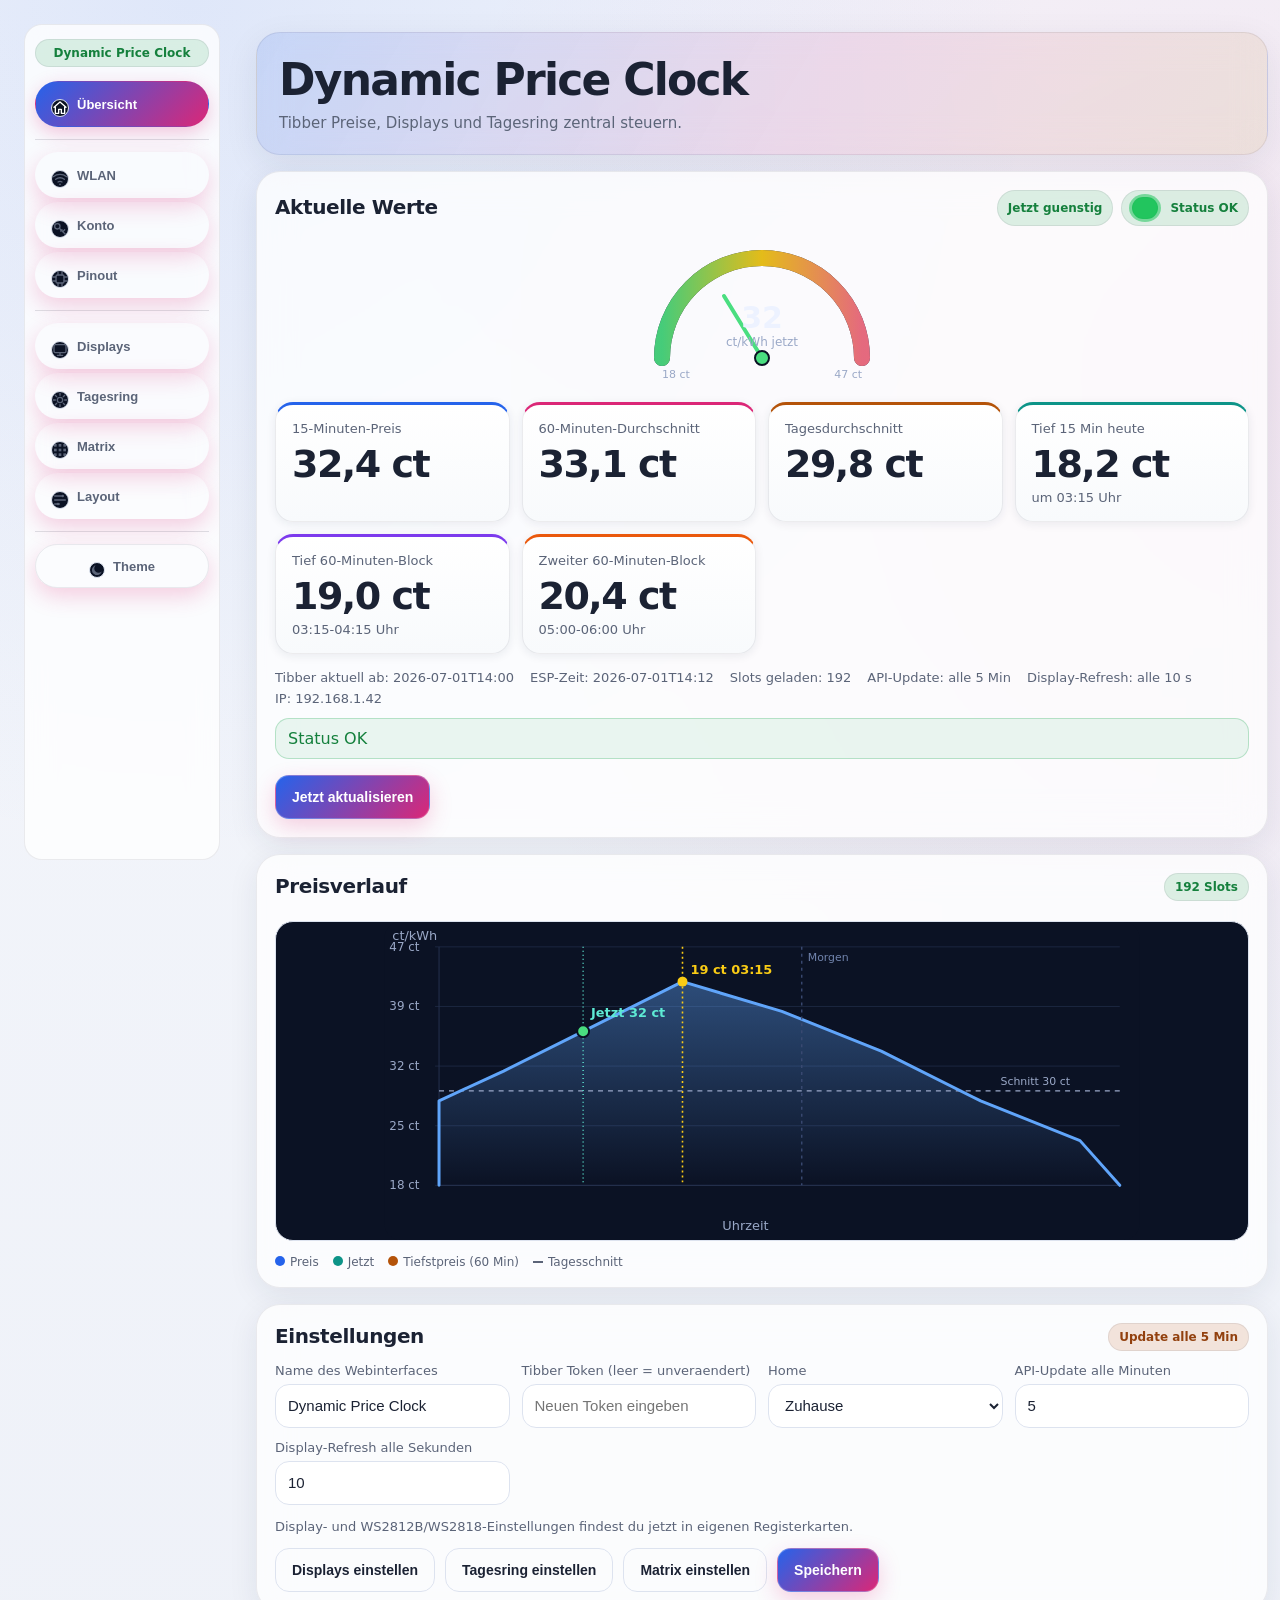
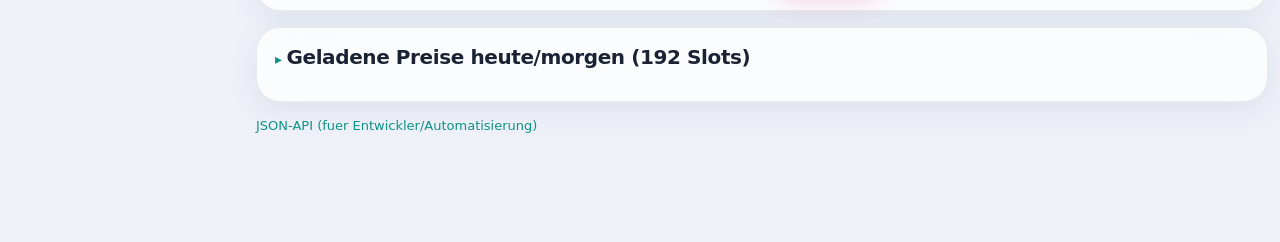
==== docs/mockup-src/index.html @ 473564cc "Add web dashboard screenshots to README Generate authentic screenshots of all 8 dashboard pages in l" ====
<!DOCTYPE html><html><head>
<meta charset='utf-8'>
<meta name='viewport' content='width=device-width, initial-scale=1'>
<title>Dynamic Price Clock - Übersicht</title>
<script>(function(){try{var qp=new URLSearchParams(location.search).get('theme');if(qp==='dark'||(!qp&&localStorage.getItem('theme')==='dark')){document.documentElement.setAttribute('data-theme','dark');}}catch(e){}})();</script>
<link rel='stylesheet' href='style.css'>
</head><body><main class='shell'>
<section class='hero'><h1>Dynamic Price Clock</h1><p>Tibber Preise, Displays und Tagesring zentral steuern.</p></section>
<nav class='nav'><span class='badge okb'>Dynamic Price Clock</span>
<a href='#'><button class='navbtn active'><svg viewBox='0 0 24 24' width='18' height='18'><path d='M3 11l9-8 9 8M5 10v10h5v-6h4v6h5V10' fill='none' stroke='currentColor' stroke-width='2' stroke-linecap='round' stroke-linejoin='round'/></svg><span>Übersicht</span></button></a>
<span class='navDivider'></span>
<a href='wifi.html'><button class='navbtn'><svg viewBox='0 0 24 24' width='18' height='18'><path d='M2 8.5a16 16 0 0 1 20 0M5.5 12.5a11 11 0 0 1 13 0M9 16.5a6 6 0 0 1 6 0' fill='none' stroke='currentColor' stroke-width='2' stroke-linecap='round'/><circle cx='12' cy='20' r='1.3' fill='currentColor'/></svg><span>WLAN</span></button></a>
<a href='account.html'><button class='navbtn'><svg viewBox='0 0 24 24' width='18' height='18'><circle cx='8' cy='8' r='4' fill='none' stroke='currentColor' stroke-width='2'/><path d='M11 11l9 9m-4-4l3-3m-6 2l2-2' fill='none' stroke='currentColor' stroke-width='2' stroke-linecap='round'/></svg><span>Konto</span></button></a>
<a href='pinout.html'><button class='navbtn'><svg viewBox='0 0 24 24' width='18' height='18'><rect x='6' y='6' width='12' height='12' rx='2' fill='none' stroke='currentColor' stroke-width='2'/><path d='M9 2v4M15 2v4M9 18v4M15 18v4M2 9h4M2 15h4M18 9h4M18 15h4' stroke='currentColor' stroke-width='2' stroke-linecap='round'/></svg><span>Pinout</span></button></a>
<span class='navDivider'></span>
<a href='displays.html'><button class='navbtn'><svg viewBox='0 0 24 24' width='18' height='18'><rect x='3' y='4' width='18' height='12' rx='2' fill='none' stroke='currentColor' stroke-width='2'/><path d='M8 20h8M12 16v4' stroke='currentColor' stroke-width='2' stroke-linecap='round'/></svg><span>Displays</span></button></a>
<a href='ledring.html'><button class='navbtn'><svg viewBox='0 0 24 24' width='18' height='18'><circle cx='12' cy='12' r='4' fill='none' stroke='currentColor' stroke-width='2'/><path d='M12 2v3M12 19v3M2 12h3M19 12h3M5 5l2 2M17 17l2 2M19 5l-2 2M7 17l-2 2' stroke='currentColor' stroke-width='2' stroke-linecap='round'/></svg><span>Tagesring</span></button></a>
<a href='matrix.html'><button class='navbtn'><svg viewBox='0 0 24 24' width='18' height='18'><rect x='3' y='3' width='4' height='4' fill='currentColor'/><rect x='10' y='3' width='4' height='4' fill='currentColor'/><rect x='17' y='3' width='4' height='4' fill='currentColor'/><rect x='3' y='10' width='4' height='4' fill='currentColor'/><rect x='10' y='10' width='4' height='4' fill='currentColor'/><rect x='17' y='10' width='4' height='4' fill='currentColor'/><rect x='3' y='17' width='4' height='4' fill='currentColor'/><rect x='10' y='17' width='4' height='4' fill='currentColor'/><rect x='17' y='17' width='4' height='4' fill='currentColor'/></svg><span>Matrix</span></button></a>
<a href='layout.html'><button class='navbtn'><svg viewBox='0 0 24 24' width='18' height='18'><path d='M4 6h10M4 12h16M4 18h7' stroke='currentColor' stroke-width='2' stroke-linecap='round'/><circle cx='16' cy='6' r='2' fill='currentColor'/><circle cx='9' cy='18' r='2' fill='currentColor'/></svg><span>Layout</span></button></a>
<span class='navDivider'></span>
<button type='button' class='themeToggle' onclick='toggleTheme()' title='Hell/Dunkel umschalten'><svg class='iconSun' viewBox='0 0 24 24'><circle cx='12' cy='12' r='5' fill='currentColor'/><path d='M12 1v2M12 21v2M4.2 4.2l1.4 1.4M18.4 18.4l1.4 1.4M1 12h2M21 12h2M4.2 19.8l1.4-1.4M18.4 5.6l1.4-1.4' stroke='currentColor' stroke-width='2' stroke-linecap='round'/></svg><svg class='iconMoon' viewBox='0 0 24 24'><path d='M20 14.5A8.5 8.5 0 1 1 9.5 4a7 7 0 0 0 10.5 10.5z' fill='currentColor'/></svg><span>Theme</span></button>
</nav>

<section class='card'><div class='panelTitle'><h2>Aktuelle Werte</h2><div style='display:flex;gap:8px;flex-wrap:wrap'><span class='badge okb'>Jetzt guenstig</span><span class='badge okb'><span class='status-dot pulse ok'></span>Status OK</span></div></div>
<div class='gaugeWrap'>
<svg viewBox='0 0 240 150' xmlns='http://www.w3.org/2000/svg' style='font-family:Inter,system-ui,sans-serif'><defs><linearGradient id='gaugeGrad' x1='20' y1='0' x2='220' y2='0' gradientUnits='userSpaceOnUse'><stop offset='0%' stop-color='#4ade80'/><stop offset='50%' stop-color='#facc15'/><stop offset='100%' stop-color='#fb7185'/></linearGradient></defs><path d='M 20 120 A 100 100 0 0 1 220 120' fill='none' stroke='#1c2740' stroke-width='16' stroke-linecap='round'/><path d='M 20 120 A 100 100 0 0 1 220 120' fill='none' stroke='url(#gaugeGrad)' stroke-width='16' stroke-linecap='round' opacity='.9'/><line x1='120' y1='120' x2='82' y2='58' stroke='#4ade80' stroke-width='4' stroke-linecap='round'/><circle cx='120' cy='120' r='7' fill='#4ade80' stroke='#0b1224' stroke-width='2'/><text x='120' y='90' fill='#edf2ff' font-size='30' font-weight='900' text-anchor='middle'>32</text><text x='120' y='108' fill='#9aa8c7' font-size='12' text-anchor='middle'>ct/kWh jetzt</text><text x='20' y='140' fill='#9aa8c7' font-size='11' text-anchor='start'>18 ct</text><text x='220' y='140' fill='#9aa8c7' font-size='11' text-anchor='end'>47 ct</text></svg>
</div>
<div class='gridCards'>
<div class='metric'><div class='label'>15-Minuten-Preis</div><div class='value'>32,4 ct</div></div>
<div class='metric'><div class='label'>60-Minuten-Durchschnitt</div><div class='value'>33,1 ct</div></div>
<div class='metric'><div class='label'>Tagesdurchschnitt</div><div class='value'>29,8 ct</div></div>
<div class='metric'><div class='label'>Tief 15 Min heute</div><div class='value'>18,2 ct</div><div class='sub'>um 03:15 Uhr</div></div>
<div class='metric'><div class='label'>Tief 60-Minuten-Block</div><div class='value'>19,0 ct</div><div class='sub'>03:15-04:15 Uhr</div></div>
<div class='metric'><div class='label'>Zweiter 60-Minuten-Block</div><div class='value'>20,4 ct</div><div class='sub'>05:00-06:00 Uhr</div></div>
</div>
<div class='small' style='display:flex;flex-wrap:wrap;gap:6px 16px;margin-top:16px'>
<span>Tibber aktuell ab: 2026-07-01T14:00</span>
<span>ESP-Zeit: 2026-07-01T14:12</span>
<span>Slots geladen: 192</span>
<span>API-Update: alle 5 Min</span>
<span>Display-Refresh: alle 10 s</span>
<span>IP: 192.168.1.42</span>
</div>
<p class='ok' style='margin-top:12px'>Status OK</p>
<div class='actions'><a href='#'><button>Jetzt aktualisieren</button></a></div>
</section>

<section class='card'><div class='panelTitle'><h2>Preisverlauf</h2><span class='badge okb'>192 Slots</span></div>
<svg viewBox='0 0 760 320' xmlns='http://www.w3.org/2000/svg' style='font-family:Inter,system-ui,sans-serif'>
<defs><linearGradient id='chartFill' x1='0' y1='0' x2='0' y2='1'><stop offset='0%' stop-color='#60a5fa' stop-opacity='.4'/><stop offset='100%' stop-color='#60a5fa' stop-opacity='0'/></linearGradient></defs>
<rect x='0' y='0' width='760' height='320' fill='#0b1224' rx='16'/>
<line x1='51' y1='265' x2='740' y2='265' stroke='#1c2740'/><text x='5' y='269' fill='#9aa8c7' font-size='12'>18 ct</text>
<line x1='51' y1='205' x2='740' y2='205' stroke='#1c2740'/><text x='5' y='209' fill='#9aa8c7' font-size='12'>25 ct</text>
<line x1='51' y1='145' x2='740' y2='145' stroke='#1c2740'/><text x='5' y='149' fill='#9aa8c7' font-size='12'>32 ct</text>
<line x1='51' y1='85' x2='740' y2='85' stroke='#1c2740'/><text x='5' y='89' fill='#9aa8c7' font-size='12'>39 ct</text>
<line x1='51' y1='25' x2='740' y2='25' stroke='#1c2740'/><text x='5' y='29' fill='#9aa8c7' font-size='12'>47 ct</text>
<line x1='55' y1='265' x2='740' y2='265' stroke='#26324f'/><line x1='55' y1='25' x2='55' y2='265' stroke='#26324f'/>
<text x='340' y='310' fill='#9aa8c7' font-size='13'>Uhrzeit</text><text x='8' y='18' fill='#9aa8c7' font-size='13'>ct/kWh</text>
<polygon points='55,265 55,180 120,150 200,110 300,60 400,90 500,130 600,180 700,220 740,265 740,265' fill='url(#chartFill)' stroke='none'/>
<line x1='55' y1='170' x2='740' y2='170' stroke='#9aa8c7' stroke-width='1.2' stroke-dasharray='5,5'/><text x='620' y='164' fill='#9aa8c7' font-size='11'>Schnitt 30 ct</text>
<polyline fill='none' stroke='#60a5fa' stroke-width='3' stroke-linecap='round' stroke-linejoin='round' points='55,265 55,180 120,150 200,110 300,60 400,90 500,130 600,180 700,220 740,265'/>
<line x1='420' y1='25' x2='420' y2='265' stroke='#3a4a72' stroke-width='1.4' stroke-dasharray='3,4'/><text x='426' y='39' fill='#7184ad' font-size='11'>Morgen</text>
<line x1='300' y1='25' x2='300' y2='265' stroke='#facc15' stroke-width='1.6' stroke-dasharray='2,3'/><circle cx='300' cy='60' r='5' fill='#facc15'/><text x='308' y='52' fill='#facc15' font-size='13' font-weight='700'>19 ct 03:15</text>
<line x1='200' y1='25' x2='200' y2='265' stroke='#5eead4' stroke-width='1.4' stroke-dasharray='1,3'/><circle cx='200' cy='110' r='6' fill='#4ade80' stroke='#0b1224' stroke-width='2'/><text x='208' y='96' fill='#5eead4' font-size='13' font-weight='700'>Jetzt 32 ct</text>
</svg>
<div style='display:flex;flex-wrap:wrap;gap:14px;margin-top:10px;font-size:12px;color:var(--muted)'>
<span><span style='display:inline-block;width:10px;height:10px;border-radius:50%;background:#2563eb;margin-right:5px'></span>Preis</span>
<span><span style='display:inline-block;width:10px;height:10px;border-radius:50%;background:#0d9488;margin-right:5px'></span>Jetzt</span>
<span><span style='display:inline-block;width:10px;height:10px;border-radius:50%;background:#b45309;margin-right:5px'></span>Tiefstpreis (60 Min)</span>
<span><span style='display:inline-block;width:10px;height:2px;background:#5b6478;margin-right:5px;vertical-align:middle'></span>Tagesschnitt</span>
</div></section>

<section id='einstellungen' class='card'><div class='panelTitle'><h2>Einstellungen</h2><span class='badge warnb'>Update alle 5 Min</span></div>
<form>
<div class='formGrid'>
<div class='field'><label>Name des Webinterfaces</label><input name='webName' maxlength='32' value='Dynamic Price Clock'></div>
<div class='field'><label>Tibber Token (leer = unveraendert)</label><input name='token' type='password' placeholder='Neuen Token eingeben'></div>
<div class='field'><label>Home</label><select name='homeId'><option value='7a1b...' selected>Zuhause</option><option value='9c3d...'>Ferienhaus</option></select></div>
<div class='field'><label>API-Update alle Minuten</label><input name='apiMinutes' type='number' min='1' max='60' value='5'></div>
<div class='field'><label>Display-Refresh alle Sekunden</label><input name='dispRefresh' type='number' min='1' max='300' value='10'></div>
</div>
<p class='small' style='margin-top:14px'>Display- und WS2812B/WS2818-Einstellungen findest du jetzt in eigenen Registerkarten.</p>
<div class='actions'>
<a href='displays.html'><button type='button' class='secondary'>Displays einstellen</button></a>
<a href='ledring.html'><button type='button' class='secondary'>Tagesring einstellen</button></a>
<a href='matrix.html'><button type='button' class='secondary'>Matrix einstellen</button></a>
<button type='submit'>Speichern</button>
</div>
</form>
</section>

<details class='card'><summary><h2 style='display:inline'>Geladene Preise heute/morgen (192 Slots)</h2></summary>
<table><tr><th>Zeit</th><th>ct/kWh</th></tr>
<tr><td>2026-07-01T00:00</td><td>24</td></tr>
<tr><td>2026-07-01T00:15</td><td>23</td></tr>
<tr><td>2026-07-01T00:30</td><td>21</td></tr>
<tr><td>2026-07-01T03:15</td><td>18</td></tr>
<tr><td>2026-07-01T05:00</td><td>20</td></tr>
<tr><td>2026-07-01T12:00</td><td>29</td></tr>
<tr><td>2026-07-01T14:00</td><td>32</td></tr>
<tr><td>2026-07-01T18:30</td><td>41</td></tr>
</table></details>

<p class='small'><a href='#'>JSON-API (fuer Entwickler/Automatisierung)</a></p>
<div id='toastHost' class='toastHost'></div>
<script src='app.js'></script>
</main></body></html>
---- docs/mockup-src/style.css ----
:root{--bg1:#f4f6fb;--bg2:#eef1f8;--radial1:rgba(37,99,235,.10);--radial2:rgba(219,39,119,.08);--panel:#ffffff;--panel2:#eef1f8;--card:#ffffff;--line:#dde3ef;--text:#1b2233;--muted:#5b6478;--accent:#0d9488;--accent2:#2563eb;--pink:#db2777;--purple:#7c3aed;--orange:#ea580c;--danger:#dc2626;--ok:#16a34a;--warn:#b45309;--radius:18px;--ease:cubic-bezier(.2,.8,.2,1);--surface:rgba(255,255,255,.75);--surface-nav:rgba(255,255,255,.78);--surface-border:rgba(15,23,42,.08);--overlay-hover:rgba(15,23,42,.055);--overlay-hover-strong:rgba(15,23,42,.2);--overlay-faint:rgba(15,23,42,.02);--overlay-row:rgba(15,23,42,.02);--metric-bg1:#ffffff;--metric-bg2:#f8fafc;--input-bg:#ffffff;--badge-bg:#eef1f8;--toggle-off:#cbd5e1;--divider:rgba(15,23,42,.12);--shadow-soft:rgba(30,41,59,.08);--shadow-hover:rgba(30,41,59,.12);--shadow-float:rgba(30,41,59,.18);--btn-muted:#475569;--accent-tint-bg:rgba(13,148,136,.1);--accent-tint-border:rgba(13,148,136,.4);--float-bg:rgba(255,255,255,.9);--float-border:rgba(15,23,42,.1);--okb-bg:rgba(22,163,74,.14);--okb-text:#15803d;--errb-bg:rgba(220,38,38,.12);--errb-text:#b91c1c;--warnb-bg:rgba(180,83,9,.14);--warnb-text:#92400e;--infob-bg:rgba(37,99,235,.12);--infob-text:#1d4ed8;--purpleb-bg:rgba(124,58,237,.12);--purpleb-text:#6d28d9;--alert-ok-bg:rgba(22,163,74,.08);--alert-ok-border:rgba(22,163,74,.25);--alert-err-bg:rgba(220,38,38,.08);--alert-err-border:rgba(220,38,38,.25);}
:root[data-theme="dark"]{--bg1:#0b1020;--bg2:#070b15;--radial1:rgba(96,165,250,.20);--radial2:rgba(244,114,182,.14);--panel:#11182b;--panel2:#172036;--card:#121a2e;--line:#26324f;--text:#edf2ff;--muted:#9aa8c7;--accent:#5eead4;--accent2:#60a5fa;--pink:#f472b6;--purple:#a78bfa;--orange:#fb923c;--danger:#fb7185;--ok:#4ade80;--warn:#facc15;--surface:rgba(18,26,46,.6);--surface-nav:rgba(11,16,32,.78);--surface-border:rgba(255,255,255,.12);--overlay-hover:rgba(255,255,255,.065);--overlay-hover-strong:rgba(255,255,255,.28);--overlay-faint:rgba(255,255,255,.025);--overlay-row:rgba(255,255,255,.025);--metric-bg1:rgba(255,255,255,.09);--metric-bg2:rgba(255,255,255,.03);--input-bg:#0b1224;--badge-bg:#1d2944;--toggle-off:#24304d;--divider:rgba(255,255,255,.12);--shadow-soft:rgba(0,0,0,.2);--shadow-hover:rgba(0,0,0,.22);--shadow-float:rgba(0,0,0,.45);--btn-muted:#24304d;--accent-tint-bg:rgba(94,234,212,.12);--accent-tint-border:rgba(94,234,212,.35);--float-bg:rgba(17,24,43,.94);--float-border:rgba(255,255,255,.16);--okb-bg:rgba(74,222,128,.14);--okb-text:#bbf7d0;--errb-bg:rgba(251,113,133,.14);--errb-text:#fecdd3;--warnb-bg:rgba(250,204,21,.14);--warnb-text:#fef3c7;--infob-bg:rgba(96,165,250,.16);--infob-text:#dbeafe;--purpleb-bg:rgba(244,114,182,.16);--purpleb-text:#fce7f3;--alert-ok-bg:rgba(74,222,128,.12);--alert-ok-border:rgba(74,222,128,.3);--alert-err-bg:rgba(251,113,133,.12);--alert-err-border:rgba(251,113,133,.3);}
*{box-sizing:border-box}
body{margin:0;font-family:Inter,system-ui,-apple-system,BlinkMacSystemFont,'Segoe UI',Arial,sans-serif;background:radial-gradient(circle at 15% 0%,var(--radial1) 0,transparent 40%),radial-gradient(circle at 100% 20%,var(--radial2) 0,transparent 45%),linear-gradient(180deg,var(--bg1),var(--bg2));color:var(--text);padding:0;-webkit-tap-highlight-color:transparent;transition:background .2s var(--ease),color .2s var(--ease)}
h1,h2,h3{line-height:1.15}
.shell{width:min(1120px,calc(100% - 24px));margin:0 auto;padding:18px 0 96px}
.hero{background:linear-gradient(120deg,rgba(37,99,235,.14),rgba(219,39,119,.10) 55%,rgba(180,131,9,.10));backdrop-filter:blur(16px);-webkit-backdrop-filter:blur(16px);border:1px solid var(--surface-border);border-radius:24px;padding:22px;margin:14px 0 16px;box-shadow:0 10px 34px var(--shadow-soft)}
.hero h1{margin:0;font-size:clamp(26px,5vw,44px);letter-spacing:-.04em}
.hero p{margin:8px 0 0;color:var(--muted);font-size:15px}
.nav{position:sticky;top:0;z-index:10;backdrop-filter:blur(14px);background:var(--surface-nav);border:1px solid var(--surface-border);border-radius:18px;padding:8px;margin:0 0 16px;display:flex;gap:8px;align-items:center;overflow-x:auto;scroll-snap-type:x proximity;-webkit-overflow-scrolling:touch;scrollbar-width:none}
.nav::-webkit-scrollbar{display:none}
.nav a{color:var(--text);text-decoration:none;flex:none;scroll-snap-align:start}
.nav .badge{flex:none;margin-right:2px}
.navDivider{width:1px;align-self:stretch;background:var(--divider);margin:6px 4px;flex:none}
.navbtn{appearance:none;display:inline-flex;align-items:center;gap:8px;border:1px solid transparent;background:transparent;color:var(--muted);padding:9px 15px;min-height:40px;border-radius:999px;font-weight:700;font-size:13px;cursor:pointer;white-space:nowrap;transition:background .15s var(--ease),color .15s var(--ease),border-color .15s var(--ease)}
.navbtn svg{flex:none;width:18px;height:18px}
.navbtn:hover{background:var(--overlay-hover);color:var(--text)}
.navbtn.active{background:linear-gradient(135deg,var(--accent2),var(--pink));color:#fff;box-shadow:0 6px 18px rgba(219,39,119,.25)}
.themeToggle{appearance:none;display:inline-flex;align-items:center;justify-content:center;gap:8px;border:1px solid var(--surface-border);background:transparent;color:var(--muted);padding:9px 15px;min-height:40px;border-radius:999px;font-weight:700;font-size:13px;cursor:pointer;white-space:nowrap;transition:background .15s var(--ease),color .15s var(--ease)}
.themeToggle:hover{background:var(--overlay-hover);color:var(--text)}
.themeToggle svg{flex:none;width:16px;height:16px}
.themeToggle .iconSun{display:none}
:root[data-theme="dark"] .themeToggle .iconSun{display:inline-flex}
:root[data-theme="dark"] .themeToggle .iconMoon{display:none}
button,.btn{appearance:none;border:1px solid rgba(255,255,255,.25);background:linear-gradient(135deg,var(--accent2),var(--pink));color:#fff;padding:11px 16px;min-height:44px;border-radius:14px;font-weight:700;font-size:14px;cursor:pointer;box-shadow:0 8px 22px rgba(219,39,119,.22);transition:transform .15s var(--ease),box-shadow .15s var(--ease),opacity .15s var(--ease),filter .15s var(--ease),background .15s var(--ease),border-color .15s var(--ease);white-space:nowrap}
button:hover{filter:brightness(1.08)}
button:active{transform:scale(.97)}
button:focus-visible,a:focus-visible,input:focus-visible,select:focus-visible,textarea:focus-visible{outline:2px solid var(--accent);outline-offset:2px}
button:disabled{opacity:.5;cursor:not-allowed;filter:none;transform:none;box-shadow:none}
button.secondary{background:transparent;border-color:var(--line);box-shadow:none;color:var(--text)}
button.secondary:hover{background:var(--overlay-hover);border-color:var(--overlay-hover-strong)}
button.danger{background:linear-gradient(135deg,#ef4444,#b91c1c);border-color:rgba(255,255,255,.25)}
.toggle{position:relative;display:inline-block;width:46px;height:26px;flex:none;cursor:pointer}
.toggle input{position:absolute;opacity:0;width:0;height:0}
.toggleSlider{position:absolute;inset:0;background:var(--toggle-off);border:1px solid var(--line);border-radius:999px;transition:background .2s var(--ease),border-color .2s var(--ease)}
.toggleSlider:before{content:'';position:absolute;left:3px;top:2px;width:18px;height:18px;background:#fff;border-radius:50%;transition:transform .2s var(--ease);box-shadow:0 2px 6px rgba(15,23,42,.25)}
.toggle input:checked+.toggleSlider{background:linear-gradient(135deg,var(--accent2),var(--pink));border-color:transparent}
.toggle input:checked+.toggleSlider:before{transform:translateX(20px)}
.toggle input:focus-visible+.toggleSlider{outline:2px solid var(--accent);outline-offset:2px}
.toggleRow{display:flex;align-items:center;justify-content:space-between;gap:10px}
.toggleRow label:first-child{color:var(--muted);font-size:13px}
.status-dot{display:inline-block;width:10px;height:10px;border-radius:50%;background-color:#ef4444;margin-right:6px;position:relative}
.status-dot.ok{background-color:#22c55e}
.status-dot.warn{background-color:#f59e0b}
.status-dot.pulse:after{content:'';position:absolute;inset:-4px;border-radius:50%;background-color:inherit;opacity:.55;animation:statusPulse 1.8s ease-out infinite}
@keyframes statusPulse{0%{transform:scale(.5);opacity:.55}100%{transform:scale(2.4);opacity:0}}
.gridCards{display:grid;grid-template-columns:repeat(auto-fit,minmax(210px,1fr));gap:12px;margin:14px 0}
.metric{background:linear-gradient(180deg,var(--metric-bg1),var(--metric-bg2));border:1px solid var(--surface-border);border-top:3px solid var(--accent2);border-radius:var(--radius);padding:16px;text-align:left;transition:border-color .2s var(--ease),transform .2s var(--ease),box-shadow .2s var(--ease);box-shadow:0 2px 10px var(--shadow-soft)}
.metric:hover{border-color:var(--accent-tint-border);transform:translateY(-2px);box-shadow:0 10px 26px var(--shadow-hover)}
.gridCards .metric:nth-child(6n+1){border-top-color:var(--accent2)}.gridCards .metric:nth-child(6n+2){border-top-color:var(--pink)}.gridCards .metric:nth-child(6n+3){border-top-color:var(--warn)}.gridCards .metric:nth-child(6n+4){border-top-color:var(--accent)}.gridCards .metric:nth-child(6n+5){border-top-color:var(--purple)}.gridCards .metric:nth-child(6n+6){border-top-color:var(--orange)}
.metric .label{color:var(--muted);font-size:13px;margin-bottom:6px}
.metric .value{font-size:clamp(24px,4vw,38px);font-weight:900;letter-spacing:-.04em}
.metric .sub{color:var(--muted);font-size:13px;margin-top:4px}
.card{background:var(--surface);backdrop-filter:blur(18px);-webkit-backdrop-filter:blur(18px);border:1px solid var(--surface-border);border-radius:24px;padding:18px;margin:16px 0;box-shadow:0 8px 30px var(--shadow-soft)}
.card h2{margin:0 0 14px;font-size:20px;letter-spacing:-.02em;text-align:left}
.twoCol{display:grid;grid-template-columns:1fr 1fr;gap:14px}
.formGrid{display:grid;grid-template-columns:repeat(auto-fit,minmax(220px,1fr));gap:12px;text-align:left}
.field label:not(.toggle){display:block;color:var(--muted);font-size:13px;margin:0 0 6px}
input,select,textarea{width:100%;min-height:44px;background:var(--input-bg);color:var(--text);border:1px solid var(--line);font-size:15px;padding:11px 12px;border-radius:14px;outline:none;transition:border-color .15s var(--ease),box-shadow .15s var(--ease)}
textarea{min-height:90px}
input:focus,select:focus,textarea:focus{border-color:var(--accent);box-shadow:0 0 0 3px var(--accent-tint-bg)}
.actions{display:flex;gap:10px;flex-wrap:wrap;margin-top:14px;justify-content:flex-start}
.small{color:var(--muted);font-size:13px}
.err{color:var(--errb-text);background:var(--alert-err-bg);border:1px solid var(--alert-err-border);padding:10px 12px;border-radius:14px}
.ok{color:var(--okb-text);background:var(--alert-ok-bg);border:1px solid var(--alert-ok-border);padding:10px 12px;border-radius:14px}
.badge{display:inline-flex;align-items:center;gap:6px;border-radius:999px;padding:6px 10px;font-size:12px;font-weight:800;border:1px solid var(--surface-border);background:var(--badge-bg);color:var(--text);transition:background .2s var(--ease),color .2s var(--ease)}
.badge.okb{background:var(--okb-bg);color:var(--okb-text)}.badge.errb{background:var(--errb-bg);color:var(--errb-text)}.badge.warnb{background:var(--warnb-bg);color:var(--warnb-text)}.badge.infob{background:var(--infob-bg);color:var(--infob-text)}.badge.purpleb{background:var(--purpleb-bg);color:var(--purpleb-text)}
table{width:100%;border-collapse:separate;border-spacing:0;margin-top:12px;font-size:13px;overflow:hidden;border:1px solid var(--line);border-radius:16px}
td,th{border-bottom:1px solid var(--line);padding:9px 10px;text-align:left}tr:last-child td{border-bottom:0}tr:nth-child(even){background:var(--overlay-row)}
svg{background:#0b1224;border:1px solid var(--line);border-radius:18px;margin-top:8px;width:100%;height:320px}
.gaugeWrap{display:flex;justify-content:center;margin:6px 0 4px}
.gaugeWrap svg{width:240px;max-width:100%;height:auto;background:transparent;border:0;margin:0}
a{color:var(--accent);text-decoration:none}
code{background:#0b1224;color:#e2e8f0;border:1px solid var(--line);border-radius:8px;padding:2px 6px;font-size:12px}
details summary{cursor:pointer;color:var(--text);list-style:none}details summary::-webkit-details-marker{display:none}details summary h2{display:inline-block!important}details summary::before{content:'▸ ';color:var(--accent);font-size:14px}details[open] summary::before{content:'▾ '}
.layoutPanel{background:var(--surface);border:1px solid var(--surface-border);border-radius:22px;padding:16px;margin:16px 0;text-align:left}
.layoutPanel h2{text-align:left;margin-top:0}
.presetGrid{display:grid;grid-template-columns:repeat(auto-fit,minmax(220px,1fr));gap:12px}.presetGrid form{margin:0}.presetGrid button{width:100%;min-height:48px}
.formSection{border:1px solid var(--line);border-radius:18px;background:var(--overlay-faint);padding:12px;margin-top:12px}
.panelTitle{display:flex;align-items:center;justify-content:space-between;gap:10px;margin-bottom:12px}.panelTitle h2{margin:0}
.btnMuted{background:var(--btn-muted)!important}.btnSuccess{background:linear-gradient(135deg,#22c55e,#16a34a)!important}
.dangerZone{border-color:rgba(220,38,38,.3);background:rgba(220,38,38,.05)}
.toastHost{position:fixed;left:50%;bottom:max(18px,env(safe-area-inset-bottom));transform:translateX(-50%);z-index:99999;display:flex;flex-direction:column-reverse;gap:8px;align-items:center;pointer-events:none;width:min(420px,92vw)}
.toast{pointer-events:auto;width:100%;padding:12px 16px;border-radius:14px;font-size:14px;font-weight:700;text-align:center;box-shadow:0 14px 34px rgba(15,23,42,.28);border:1px solid rgba(255,255,255,.14);opacity:0;transform:translateY(12px) scale(.97);transition:opacity .22s var(--ease),transform .22s var(--ease)}
.toast.show{opacity:1;transform:translateY(0) scale(1)}
.toast.ok{background:rgba(22,163,74,.96);color:#eafff1}
.toast.err{background:rgba(225,29,72,.96);color:#fff1f2}
.toast.info{background:rgba(37,99,235,.96);color:#eef4ff}
@keyframes fadeInUp{from{opacity:0;transform:translateY(12px)}to{opacity:1;transform:translateY(0)}}
.hero{animation:fadeInUp .5s var(--ease) both}
.card,.layoutPanel{animation:fadeInUp .5s var(--ease) both;animation-delay:.05s}
@media(prefers-reduced-motion:reduce){.hero,.card,.layoutPanel{animation:none}}
@media(hover:none){button:hover{filter:none}.metric:hover{border-color:var(--surface-border)}.navbtn:hover{background:transparent;color:var(--muted)}button.secondary:hover{background:transparent;border-color:var(--line)}}
@media(max-width:760px){.twoCol{grid-template-columns:1fr}.shell{width:min(100% - 16px,1120px)}.hero{padding:18px}.card{padding:14px}.nav{justify-content:flex-start}}
@media(min-width:901px){body{padding-left:244px}.nav{position:fixed;left:24px;top:24px;bottom:24px;width:196px;flex-direction:column;align-items:stretch;overflow-y:auto;overflow-x:hidden;padding:14px 10px;gap:4px}.nav .badge{margin:0 0 10px;justify-content:center}.navDivider{width:100%;height:1px;align-self:auto;margin:8px 0}.navbtn{width:100%;justify-content:flex-start}}
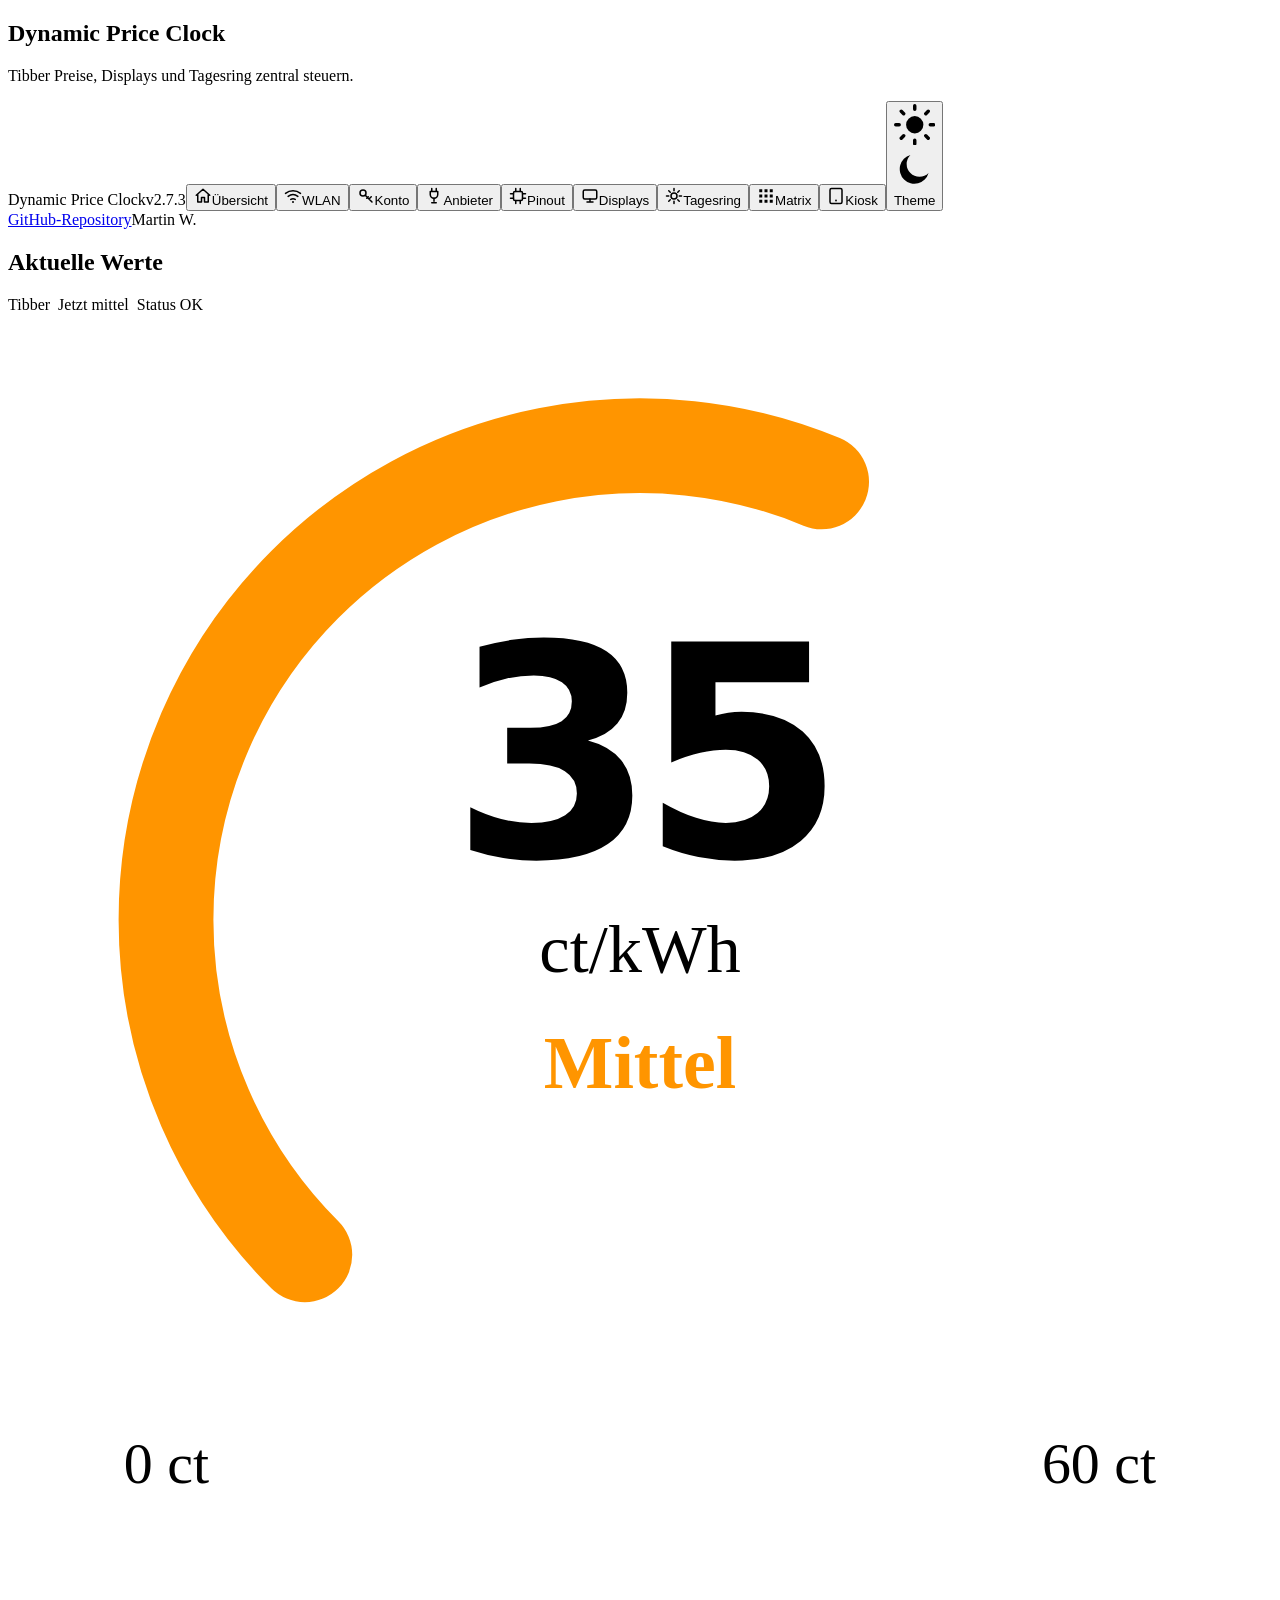
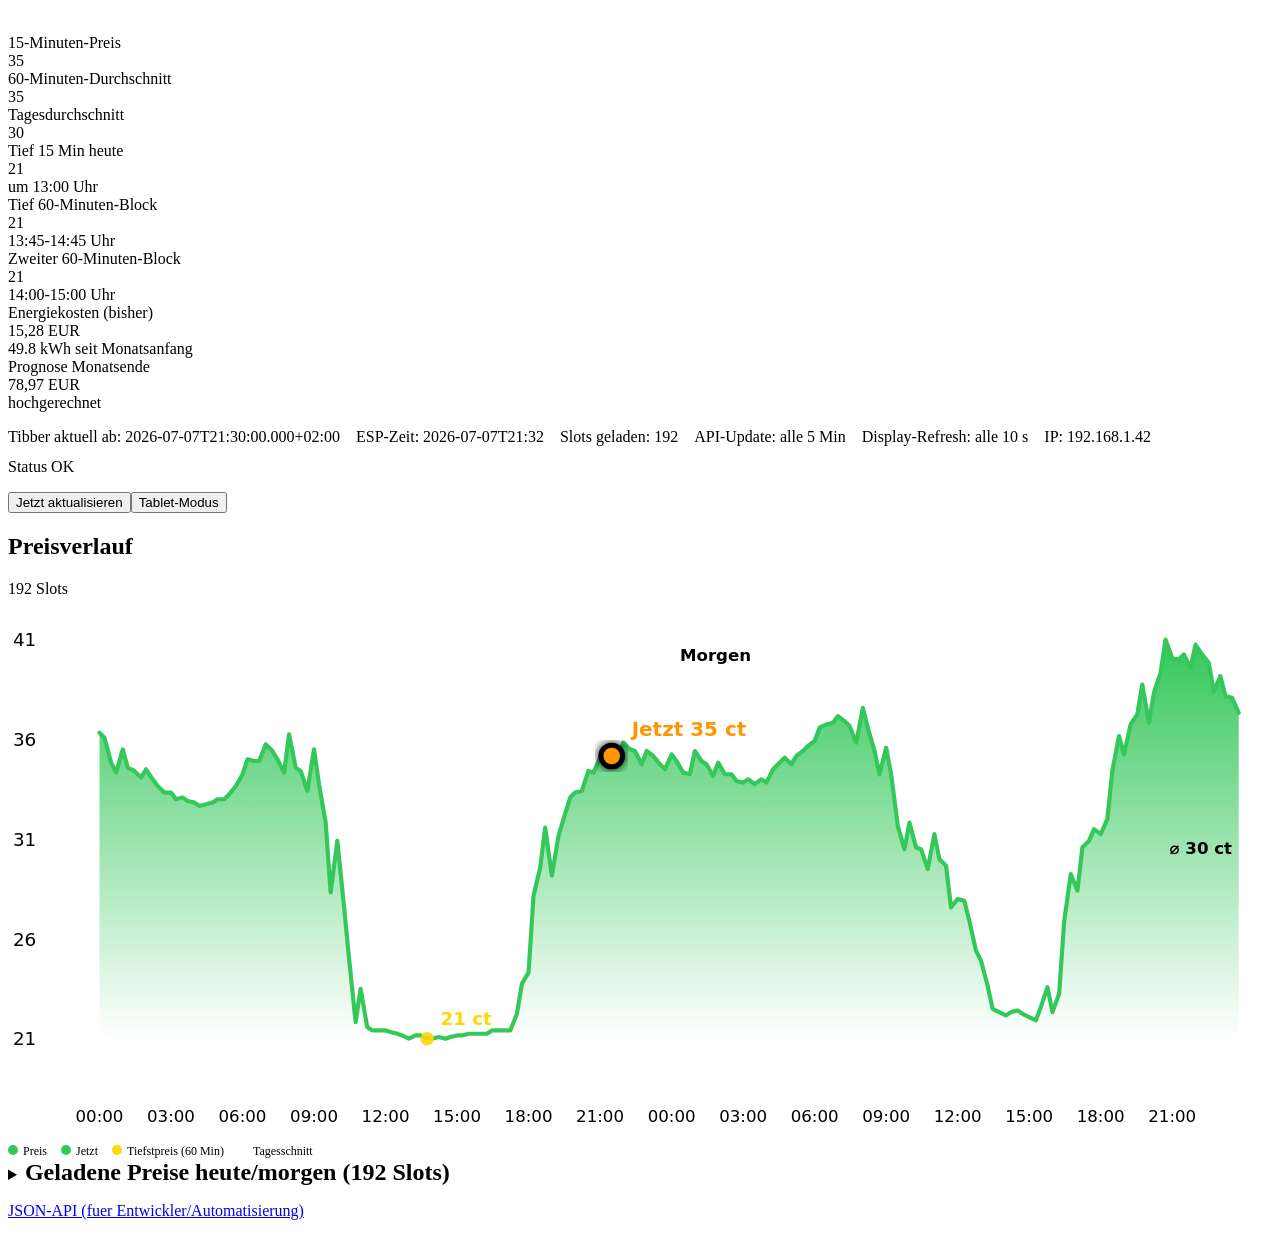
==== commit 595b2a8b: "Regenerate all README screenshots via sanitized mockup pipeline Refreshes docs/screenshots/* from th" ====
--- a/docs/mockup-src/index.html
+++ b/docs/mockup-src/index.html
@@ -1,107 +1,9 @@
-<!DOCTYPE html><html><head>
-<meta charset='utf-8'>
-<meta name='viewport' content='width=device-width, initial-scale=1'>
-<title>Dynamic Price Clock - Übersicht</title>
-<script>(function(){try{var qp=new URLSearchParams(location.search).get('theme');if(qp==='dark'||(!qp&&localStorage.getItem('theme')==='dark')){document.documentElement.setAttribute('data-theme','dark');}}catch(e){}})();</script>
-<link rel='stylesheet' href='style.css'>
-</head><body><main class='shell'>
-<section class='hero'><h1>Dynamic Price Clock</h1><p>Tibber Preise, Displays und Tagesring zentral steuern.</p></section>
-<nav class='nav'><span class='badge okb'>Dynamic Price Clock</span>
-<a href='#'><button class='navbtn active'><svg viewBox='0 0 24 24' width='18' height='18'><path d='M3 11l9-8 9 8M5 10v10h5v-6h4v6h5V10' fill='none' stroke='currentColor' stroke-width='2' stroke-linecap='round' stroke-linejoin='round'/></svg><span>Übersicht</span></button></a>
-<span class='navDivider'></span>
-<a href='wifi.html'><button class='navbtn'><svg viewBox='0 0 24 24' width='18' height='18'><path d='M2 8.5a16 16 0 0 1 20 0M5.5 12.5a11 11 0 0 1 13 0M9 16.5a6 6 0 0 1 6 0' fill='none' stroke='currentColor' stroke-width='2' stroke-linecap='round'/><circle cx='12' cy='20' r='1.3' fill='currentColor'/></svg><span>WLAN</span></button></a>
-<a href='account.html'><button class='navbtn'><svg viewBox='0 0 24 24' width='18' height='18'><circle cx='8' cy='8' r='4' fill='none' stroke='currentColor' stroke-width='2'/><path d='M11 11l9 9m-4-4l3-3m-6 2l2-2' fill='none' stroke='currentColor' stroke-width='2' stroke-linecap='round'/></svg><span>Konto</span></button></a>
-<a href='pinout.html'><button class='navbtn'><svg viewBox='0 0 24 24' width='18' height='18'><rect x='6' y='6' width='12' height='12' rx='2' fill='none' stroke='currentColor' stroke-width='2'/><path d='M9 2v4M15 2v4M9 18v4M15 18v4M2 9h4M2 15h4M18 9h4M18 15h4' stroke='currentColor' stroke-width='2' stroke-linecap='round'/></svg><span>Pinout</span></button></a>
-<span class='navDivider'></span>
-<a href='displays.html'><button class='navbtn'><svg viewBox='0 0 24 24' width='18' height='18'><rect x='3' y='4' width='18' height='12' rx='2' fill='none' stroke='currentColor' stroke-width='2'/><path d='M8 20h8M12 16v4' stroke='currentColor' stroke-width='2' stroke-linecap='round'/></svg><span>Displays</span></button></a>
-<a href='ledring.html'><button class='navbtn'><svg viewBox='0 0 24 24' width='18' height='18'><circle cx='12' cy='12' r='4' fill='none' stroke='currentColor' stroke-width='2'/><path d='M12 2v3M12 19v3M2 12h3M19 12h3M5 5l2 2M17 17l2 2M19 5l-2 2M7 17l-2 2' stroke='currentColor' stroke-width='2' stroke-linecap='round'/></svg><span>Tagesring</span></button></a>
-<a href='matrix.html'><button class='navbtn'><svg viewBox='0 0 24 24' width='18' height='18'><rect x='3' y='3' width='4' height='4' fill='currentColor'/><rect x='10' y='3' width='4' height='4' fill='currentColor'/><rect x='17' y='3' width='4' height='4' fill='currentColor'/><rect x='3' y='10' width='4' height='4' fill='currentColor'/><rect x='10' y='10' width='4' height='4' fill='currentColor'/><rect x='17' y='10' width='4' height='4' fill='currentColor'/><rect x='3' y='17' width='4' height='4' fill='currentColor'/><rect x='10' y='17' width='4' height='4' fill='currentColor'/><rect x='17' y='17' width='4' height='4' fill='currentColor'/></svg><span>Matrix</span></button></a>
-<a href='layout.html'><button class='navbtn'><svg viewBox='0 0 24 24' width='18' height='18'><path d='M4 6h10M4 12h16M4 18h7' stroke='currentColor' stroke-width='2' stroke-linecap='round'/><circle cx='16' cy='6' r='2' fill='currentColor'/><circle cx='9' cy='18' r='2' fill='currentColor'/></svg><span>Layout</span></button></a>
-<span class='navDivider'></span>
-<button type='button' class='themeToggle' onclick='toggleTheme()' title='Hell/Dunkel umschalten'><svg class='iconSun' viewBox='0 0 24 24'><circle cx='12' cy='12' r='5' fill='currentColor'/><path d='M12 1v2M12 21v2M4.2 4.2l1.4 1.4M18.4 18.4l1.4 1.4M1 12h2M21 12h2M4.2 19.8l1.4-1.4M18.4 5.6l1.4-1.4' stroke='currentColor' stroke-width='2' stroke-linecap='round'/></svg><svg class='iconMoon' viewBox='0 0 24 24'><path d='M20 14.5A8.5 8.5 0 1 1 9.5 4a7 7 0 0 0 10.5 10.5z' fill='currentColor'/></svg><span>Theme</span></button>
-</nav>
-
-<section class='card'><div class='panelTitle'><h2>Aktuelle Werte</h2><div style='display:flex;gap:8px;flex-wrap:wrap'><span class='badge okb'>Jetzt guenstig</span><span class='badge okb'><span class='status-dot pulse ok'></span>Status OK</span></div></div>
-<div class='gaugeWrap'>
-<svg viewBox='0 0 240 150' xmlns='http://www.w3.org/2000/svg' style='font-family:Inter,system-ui,sans-serif'><defs><linearGradient id='gaugeGrad' x1='20' y1='0' x2='220' y2='0' gradientUnits='userSpaceOnUse'><stop offset='0%' stop-color='#4ade80'/><stop offset='50%' stop-color='#facc15'/><stop offset='100%' stop-color='#fb7185'/></linearGradient></defs><path d='M 20 120 A 100 100 0 0 1 220 120' fill='none' stroke='#1c2740' stroke-width='16' stroke-linecap='round'/><path d='M 20 120 A 100 100 0 0 1 220 120' fill='none' stroke='url(#gaugeGrad)' stroke-width='16' stroke-linecap='round' opacity='.9'/><line x1='120' y1='120' x2='82' y2='58' stroke='#4ade80' stroke-width='4' stroke-linecap='round'/><circle cx='120' cy='120' r='7' fill='#4ade80' stroke='#0b1224' stroke-width='2'/><text x='120' y='90' fill='#edf2ff' font-size='30' font-weight='900' text-anchor='middle'>32</text><text x='120' y='108' fill='#9aa8c7' font-size='12' text-anchor='middle'>ct/kWh jetzt</text><text x='20' y='140' fill='#9aa8c7' font-size='11' text-anchor='start'>18 ct</text><text x='220' y='140' fill='#9aa8c7' font-size='11' text-anchor='end'>47 ct</text></svg>
-</div>
-<div class='gridCards'>
-<div class='metric'><div class='label'>15-Minuten-Preis</div><div class='value'>32,4 ct</div></div>
-<div class='metric'><div class='label'>60-Minuten-Durchschnitt</div><div class='value'>33,1 ct</div></div>
-<div class='metric'><div class='label'>Tagesdurchschnitt</div><div class='value'>29,8 ct</div></div>
-<div class='metric'><div class='label'>Tief 15 Min heute</div><div class='value'>18,2 ct</div><div class='sub'>um 03:15 Uhr</div></div>
-<div class='metric'><div class='label'>Tief 60-Minuten-Block</div><div class='value'>19,0 ct</div><div class='sub'>03:15-04:15 Uhr</div></div>
-<div class='metric'><div class='label'>Zweiter 60-Minuten-Block</div><div class='value'>20,4 ct</div><div class='sub'>05:00-06:00 Uhr</div></div>
-</div>
-<div class='small' style='display:flex;flex-wrap:wrap;gap:6px 16px;margin-top:16px'>
-<span>Tibber aktuell ab: 2026-07-01T14:00</span>
-<span>ESP-Zeit: 2026-07-01T14:12</span>
-<span>Slots geladen: 192</span>
-<span>API-Update: alle 5 Min</span>
-<span>Display-Refresh: alle 10 s</span>
-<span>IP: 192.168.1.42</span>
-</div>
-<p class='ok' style='margin-top:12px'>Status OK</p>
-<div class='actions'><a href='#'><button>Jetzt aktualisieren</button></a></div>
-</section>
-
-<section class='card'><div class='panelTitle'><h2>Preisverlauf</h2><span class='badge okb'>192 Slots</span></div>
-<svg viewBox='0 0 760 320' xmlns='http://www.w3.org/2000/svg' style='font-family:Inter,system-ui,sans-serif'>
-<defs><linearGradient id='chartFill' x1='0' y1='0' x2='0' y2='1'><stop offset='0%' stop-color='#60a5fa' stop-opacity='.4'/><stop offset='100%' stop-color='#60a5fa' stop-opacity='0'/></linearGradient></defs>
-<rect x='0' y='0' width='760' height='320' fill='#0b1224' rx='16'/>
-<line x1='51' y1='265' x2='740' y2='265' stroke='#1c2740'/><text x='5' y='269' fill='#9aa8c7' font-size='12'>18 ct</text>
-<line x1='51' y1='205' x2='740' y2='205' stroke='#1c2740'/><text x='5' y='209' fill='#9aa8c7' font-size='12'>25 ct</text>
-<line x1='51' y1='145' x2='740' y2='145' stroke='#1c2740'/><text x='5' y='149' fill='#9aa8c7' font-size='12'>32 ct</text>
-<line x1='51' y1='85' x2='740' y2='85' stroke='#1c2740'/><text x='5' y='89' fill='#9aa8c7' font-size='12'>39 ct</text>
-<line x1='51' y1='25' x2='740' y2='25' stroke='#1c2740'/><text x='5' y='29' fill='#9aa8c7' font-size='12'>47 ct</text>
-<line x1='55' y1='265' x2='740' y2='265' stroke='#26324f'/><line x1='55' y1='25' x2='55' y2='265' stroke='#26324f'/>
-<text x='340' y='310' fill='#9aa8c7' font-size='13'>Uhrzeit</text><text x='8' y='18' fill='#9aa8c7' font-size='13'>ct/kWh</text>
-<polygon points='55,265 55,180 120,150 200,110 300,60 400,90 500,130 600,180 700,220 740,265 740,265' fill='url(#chartFill)' stroke='none'/>
-<line x1='55' y1='170' x2='740' y2='170' stroke='#9aa8c7' stroke-width='1.2' stroke-dasharray='5,5'/><text x='620' y='164' fill='#9aa8c7' font-size='11'>Schnitt 30 ct</text>
-<polyline fill='none' stroke='#60a5fa' stroke-width='3' stroke-linecap='round' stroke-linejoin='round' points='55,265 55,180 120,150 200,110 300,60 400,90 500,130 600,180 700,220 740,265'/>
-<line x1='420' y1='25' x2='420' y2='265' stroke='#3a4a72' stroke-width='1.4' stroke-dasharray='3,4'/><text x='426' y='39' fill='#7184ad' font-size='11'>Morgen</text>
-<line x1='300' y1='25' x2='300' y2='265' stroke='#facc15' stroke-width='1.6' stroke-dasharray='2,3'/><circle cx='300' cy='60' r='5' fill='#facc15'/><text x='308' y='52' fill='#facc15' font-size='13' font-weight='700'>19 ct 03:15</text>
-<line x1='200' y1='25' x2='200' y2='265' stroke='#5eead4' stroke-width='1.4' stroke-dasharray='1,3'/><circle cx='200' cy='110' r='6' fill='#4ade80' stroke='#0b1224' stroke-width='2'/><text x='208' y='96' fill='#5eead4' font-size='13' font-weight='700'>Jetzt 32 ct</text>
-</svg>
-<div style='display:flex;flex-wrap:wrap;gap:14px;margin-top:10px;font-size:12px;color:var(--muted)'>
-<span><span style='display:inline-block;width:10px;height:10px;border-radius:50%;background:#2563eb;margin-right:5px'></span>Preis</span>
-<span><span style='display:inline-block;width:10px;height:10px;border-radius:50%;background:#0d9488;margin-right:5px'></span>Jetzt</span>
-<span><span style='display:inline-block;width:10px;height:10px;border-radius:50%;background:#b45309;margin-right:5px'></span>Tiefstpreis (60 Min)</span>
-<span><span style='display:inline-block;width:10px;height:2px;background:#5b6478;margin-right:5px;vertical-align:middle'></span>Tagesschnitt</span>
-</div></section>
-
-<section id='einstellungen' class='card'><div class='panelTitle'><h2>Einstellungen</h2><span class='badge warnb'>Update alle 5 Min</span></div>
-<form>
-<div class='formGrid'>
-<div class='field'><label>Name des Webinterfaces</label><input name='webName' maxlength='32' value='Dynamic Price Clock'></div>
-<div class='field'><label>Tibber Token (leer = unveraendert)</label><input name='token' type='password' placeholder='Neuen Token eingeben'></div>
-<div class='field'><label>Home</label><select name='homeId'><option value='7a1b...' selected>Zuhause</option><option value='9c3d...'>Ferienhaus</option></select></div>
-<div class='field'><label>API-Update alle Minuten</label><input name='apiMinutes' type='number' min='1' max='60' value='5'></div>
-<div class='field'><label>Display-Refresh alle Sekunden</label><input name='dispRefresh' type='number' min='1' max='300' value='10'></div>
-</div>
-<p class='small' style='margin-top:14px'>Display- und WS2812B/WS2818-Einstellungen findest du jetzt in eigenen Registerkarten.</p>
-<div class='actions'>
-<a href='displays.html'><button type='button' class='secondary'>Displays einstellen</button></a>
-<a href='ledring.html'><button type='button' class='secondary'>Tagesring einstellen</button></a>
-<a href='matrix.html'><button type='button' class='secondary'>Matrix einstellen</button></a>
-<button type='submit'>Speichern</button>
-</div>
-</form>
-</section>
-
-<details class='card'><summary><h2 style='display:inline'>Geladene Preise heute/morgen (192 Slots)</h2></summary>
-<table><tr><th>Zeit</th><th>ct/kWh</th></tr>
-<tr><td>2026-07-01T00:00</td><td>24</td></tr>
-<tr><td>2026-07-01T00:15</td><td>23</td></tr>
-<tr><td>2026-07-01T00:30</td><td>21</td></tr>
-<tr><td>2026-07-01T03:15</td><td>18</td></tr>
-<tr><td>2026-07-01T05:00</td><td>20</td></tr>
-<tr><td>2026-07-01T12:00</td><td>29</td></tr>
-<tr><td>2026-07-01T14:00</td><td>32</td></tr>
-<tr><td>2026-07-01T18:30</td><td>41</td></tr>
-</table></details>
-
-<p class='small'><a href='#'>JSON-API (fuer Entwickler/Automatisierung)</a></p>
-<div id='toastHost' class='toastHost'></div>
-<script src='app.js'></script>
-</main></body></html>
+<!DOCTYPE html><html><head><meta charset='utf-8'><meta name='viewport' content='width=device-width, initial-scale=1'><meta http-equiv='refresh' content='60'><title>Dynamic Price Clock - Übersicht</title><script>(function(){try{var qs=new URLSearchParams(location.search);if(qs.get('theme')==='dark'||localStorage.getItem('theme')==='dark'){document.documentElement.setAttribute('data-theme','dark');}}catch(e){}})();</script><link rel='stylesheet' href='/style.css?v=10'><link rel='icon' type='image/svg+xml' href='/favicon.svg'><style>:root{--accent:#34C759;--accent2:#34C759;--accent-tint-bg:#34C7591F;--accent-tint-border:#34C75959}:root[data-theme='dark']{--accent:#30D158;--accent2:#30D158;--accent-tint-bg:#30D1582E;--accent-tint-border:#30D15866}</style></head><body><main class='shell'><section class='hero'><h1>Dynamic Price Clock</h1><p>Tibber Preise, Displays und Tagesring zentral steuern.</p></section><nav class='nav'><span class='badge okb'>Dynamic Price Clock</span><span id='fwVersionBadge' class='badge' style='cursor:pointer' title='Firmware-Version - prueft alle 10 Minuten auf GitHub-Updates. Klicken fuer sofortigen Check.'>v2.7.3</span><a href='/'><button class='navbtn active'><svg viewBox='0 0 24 24' width='18' height='18'><path d='M3 11l9-8 9 8M5 10v10h5v-6h4v6h5V10' fill='none' stroke='currentColor' stroke-width='2' stroke-linecap='round' stroke-linejoin='round'/></svg><span>Übersicht</span></button></a><span class='navDivider'></span><a href='/wifi'><button class='navbtn'><svg viewBox='0 0 24 24' width='18' height='18'><path d='M2 8.5a16 16 0 0 1 20 0M5.5 12.5a11 11 0 0 1 13 0M9 16.5a6 6 0 0 1 6 0' fill='none' stroke='currentColor' stroke-width='2' stroke-linecap='round'/><circle cx='12' cy='20' r='1.3' fill='currentColor'/></svg><span>WLAN</span></button></a><a href='/account'><button class='navbtn'><svg viewBox='0 0 24 24' width='18' height='18'><circle cx='8' cy='8' r='4' fill='none' stroke='currentColor' stroke-width='2'/><path d='M11 11l9 9m-4-4l3-3m-6 2l2-2' fill='none' stroke='currentColor' stroke-width='2' stroke-linecap='round'/></svg><span>Konto</span></button></a><a href='/anbieter'><button class='navbtn'><svg viewBox='0 0 24 24' width='18' height='18'><path d='M9 2v4M15 2v4M7 6h10v4a5 5 0 0 1-5 5 5 5 0 0 1-5-5V6z' fill='none' stroke='currentColor' stroke-width='2' stroke-linecap='round' stroke-linejoin='round'/><path d='M12 15v4M9 21h6' stroke='currentColor' stroke-width='2' stroke-linecap='round'/></svg><span>Anbieter</span></button></a><a href='/pinout'><button class='navbtn'><svg viewBox='0 0 24 24' width='18' height='18'><rect x='6' y='6' width='12' height='12' rx='2' fill='none' stroke='currentColor' stroke-width='2'/><path d='M9 2v4M15 2v4M9 18v4M15 18v4M2 9h4M2 15h4M18 9h4M18 15h4' stroke='currentColor' stroke-width='2' stroke-linecap='round'/></svg><span>Pinout</span></button></a><span class='navDivider'></span><a href='/displays'><button class='navbtn'><svg viewBox='0 0 24 24' width='18' height='18'><rect x='3' y='4' width='18' height='12' rx='2' fill='none' stroke='currentColor' stroke-width='2'/><path d='M8 20h8M12 16v4' stroke='currentColor' stroke-width='2' stroke-linecap='round'/></svg><span>Displays</span></button></a><a href='/ring'><button class='navbtn'><svg viewBox='0 0 24 24' width='18' height='18'><circle cx='12' cy='12' r='4' fill='none' stroke='currentColor' stroke-width='2'/><path d='M12 2v3M12 19v3M2 12h3M19 12h3M5 5l2 2M17 17l2 2M19 5l-2 2M7 17l-2 2' stroke='currentColor' stroke-width='2' stroke-linecap='round'/></svg><span>Tagesring</span></button></a><a href='/matrix'><button class='navbtn'><svg viewBox='0 0 24 24' width='18' height='18'><rect x='3' y='3' width='4' height='4' fill='currentColor'/><rect x='10' y='3' width='4' height='4' fill='currentColor'/><rect x='17' y='3' width='4' height='4' fill='currentColor'/><rect x='3' y='10' width='4' height='4' fill='currentColor'/><rect x='10' y='10' width='4' height='4' fill='currentColor'/><rect x='17' y='10' width='4' height='4' fill='currentColor'/><rect x='3' y='17' width='4' height='4' fill='currentColor'/><rect x='10' y='17' width='4' height='4' fill='currentColor'/><rect x='17' y='17' width='4' height='4' fill='currentColor'/></svg><span>Matrix</span></button></a><a href='/kiosklayout'><button class='navbtn'><svg viewBox='0 0 24 24' width='18' height='18'><rect x='4' y='2' width='16' height='20' rx='2' fill='none' stroke='currentColor' stroke-width='2'/><circle cx='12' cy='18' r='1.2' fill='currentColor'/></svg><span>Kiosk</span></button></a><span class='navDivider'></span><button type='button' class='themeToggle' onclick='toggleTheme()' title='Hell/Dunkel umschalten'><svg class='iconSun' viewBox='0 0 24 24'><circle cx='12' cy='12' r='5' fill='currentColor'/><path d='M12 1v2M12 21v2M4.2 4.2l1.4 1.4M18.4 18.4l1.4 1.4M1 12h2M21 12h2M4.2 19.8l1.4-1.4M18.4 5.6l1.4-1.4' stroke='currentColor' stroke-width='2' stroke-linecap='round'/></svg><svg class='iconMoon' viewBox='0 0 24 24'><path d='M20 14.5A8.5 8.5 0 1 1 9.5 4a7 7 0 0 0 10.5 10.5z' fill='currentColor'/></svg><span>Theme</span></button><div class='navFooter'><a href='https://github.com/Alphascrypt/dynamic-price-clock' target='_blank' rel='noopener'>GitHub-Repository</a><span>Martin W.</span></div></nav><section class='card'><div class='panelTitle'><h2>Aktuelle Werte</h2><div style='display:flex;gap:8px;flex-wrap:wrap'><span class='badge okb' title='Woher die Preise gerade kommen, aenderbar unter Anbieter'>Tibber</span><span id='priceBadge' class='badge warnb'>Jetzt mittel</span><span class='badge okb'><span class='status-dot pulse ok'></span>Status OK</span></div></div><div class='gaugeWrap'><div class='priceRing pg-mid'><svg viewBox='0 0 240 250' xmlns='http://www.w3.org/2000/svg'><circle cx='120' cy='115' r='90' fill='none' stroke='var(--pr-track)' stroke-width='18' stroke-linecap='round' stroke-dasharray='424.1 565.5' transform='rotate(-225 120 115)'/><circle cx='120' cy='115' r='90' fill='none' stroke='#FF9500' stroke-width='18' stroke-linecap='round' stroke-dasharray='247.4 565.5' transform='rotate(-225 120 115)'/><text x='120' y='103' fill='var(--text)' font-size='56' font-weight='700' text-anchor='middle' font-family='-apple-system,system-ui,sans-serif' letter-spacing='-3'>35</text><text x='120' y='125' fill='var(--muted)' font-size='13' font-weight='500' text-anchor='middle'>ct/kWh</text><text x='120' y='147' fill='#FF9500' font-size='14' font-weight='600' text-anchor='middle'>Mittel</text><text x='22' y='222' fill='var(--muted)' font-size='11' font-weight='500'>0 ct</text><text x='218' y='222' fill='var(--muted)' font-size='11' font-weight='500' text-anchor='end'>60 ct</text></svg></div></div><div class='live-power priceGauge' id='livePowerBadge'></div><div class='gridCards'><div class='metric'><div class='label'>15-Minuten-Preis</div><div class='value'>35</div></div><div class='metric'><div class='label'>60-Minuten-Durchschnitt</div><div class='value'>35</div></div><div class='metric'><div class='label'>Tagesdurchschnitt</div><div class='value'>30</div></div><div class='metric'><div class='label'>Tief 15 Min heute</div><div class='value'>21</div><div class='sub'>um 13:00 Uhr</div></div><div class='metric'><div class='label'>Tief 60-Minuten-Block</div><div class='value'>21</div><div class='sub'>13:45-14:45 Uhr</div></div><div class='metric'><div class='label'>Zweiter 60-Minuten-Block</div><div class='value'>21</div><div class='sub'>14:00-15:00 Uhr</div></div><div class='metric'><div class='label'>Energiekosten (bisher)</div><div class='value'>15,28 EUR</div><div class='sub'>49.8 kWh seit Monatsanfang</div></div><div class='metric'><div class='label'>Prognose Monatsende</div><div class='value'>78,97 EUR</div><div class='sub'>hochgerechnet</div></div></div><div class='small' style='display:flex;flex-wrap:wrap;gap:6px 16px;margin-top:16px'><span>Tibber aktuell ab: 2026-07-07T21:30:00.000+02:00</span><span>ESP-Zeit: 2026-07-07T21:32</span><span>Slots geladen: 192</span><span>API-Update: alle 5 Min</span><span>Display-Refresh: alle 10 s</span><span>IP: 192.168.1.42</span></div><p class='ok' style='margin-top:12px'>Status OK</p><div class='actions'><a href='/refresh'><button>Jetzt aktualisieren</button></a><a href='/kiosk'><button type='button' class='secondary'>Tablet-Modus</button></a></div></section><section class='card'><div class='panelTitle'><h2>Preisverlauf</h2><span class='badge okb'>192 Slots</span></div><svg id='priceChartSvg' viewBox='0 0 760 320' xmlns='http://www.w3.org/2000/svg' style='font-family:-apple-system,Inter,system-ui,sans-serif'><defs><linearGradient id='chartFill' x1='0' y1='0' x2='0' y2='1'><stop offset='0%' stop-color='var(--accent)' stop-opacity='1'/><stop offset='100%' stop-color='var(--accent)' stop-opacity='0'/></linearGradient><filter id='chartGlow'><feGaussianBlur stdDeviation='3' result='b'/><feMerge><feMergeNode in='b'/><feMergeNode in='SourceGraphic'/></feMerge></filter></defs><line x1='55' y1='265' x2='740' y2='265' stroke='var(--line)' stroke-width='1'/><text x='3' y='269' fill='var(--muted)' font-size='11' font-weight='500'>21</text><line x1='55' y1='205' x2='740' y2='205' stroke='var(--line)' stroke-width='1'/><text x='3' y='209' fill='var(--muted)' font-size='11' font-weight='500'>26</text><line x1='55' y1='145' x2='740' y2='145' stroke='var(--line)' stroke-width='1'/><text x='3' y='149' fill='var(--muted)' font-size='11' font-weight='500'>31</text><line x1='55' y1='85' x2='740' y2='85' stroke='var(--line)' stroke-width='1'/><text x='3' y='89' fill='var(--muted)' font-size='11' font-weight='500'>36</text><line x1='55' y1='25' x2='740' y2='25' stroke='var(--line)' stroke-width='1'/><text x='3' y='29' fill='var(--muted)' font-size='11' font-weight='500'>41</text><text x='55' y='315' fill='var(--muted)' font-size='10' font-weight='500' text-anchor='middle'>00:00</text><text x='98' y='315' fill='var(--muted)' font-size='10' font-weight='500' text-anchor='middle'>03:00</text><text x='141' y='315' fill='var(--muted)' font-size='10' font-weight='500' text-anchor='middle'>06:00</text><text x='184' y='315' fill='var(--muted)' font-size='10' font-weight='500' text-anchor='middle'>09:00</text><text x='227' y='315' fill='var(--muted)' font-size='10' font-weight='500' text-anchor='middle'>12:00</text><text x='270' y='315' fill='var(--muted)' font-size='10' font-weight='500' text-anchor='middle'>15:00</text><text x='313' y='315' fill='var(--muted)' font-size='10' font-weight='500' text-anchor='middle'>18:00</text><text x='356' y='315' fill='var(--muted)' font-size='10' font-weight='500' text-anchor='middle'>21:00</text><text x='399' y='315' fill='var(--muted)' font-size='10' font-weight='500' text-anchor='middle'>00:00</text><text x='442' y='315' fill='var(--muted)' font-size='10' font-weight='500' text-anchor='middle'>03:00</text><text x='485' y='315' fill='var(--muted)' font-size='10' font-weight='500' text-anchor='middle'>06:00</text><text x='528' y='315' fill='var(--muted)' font-size='10' font-weight='500' text-anchor='middle'>09:00</text><text x='571' y='315' fill='var(--muted)' font-size='10' font-weight='500' text-anchor='middle'>12:00</text><text x='614' y='315' fill='var(--muted)' font-size='10' font-weight='500' text-anchor='middle'>15:00</text><text x='657' y='315' fill='var(--muted)' font-size='10' font-weight='500' text-anchor='middle'>18:00</text><text x='700' y='315' fill='var(--muted)' font-size='10' font-weight='500' text-anchor='middle'>21:00</text><polygon points='55,265 55,81 58,84 62,99 65,105 69,91 72,102 76,104 80,108 83,103 87,109 90,113 94,117 98,117 101,121 105,120 108,122 112,123 115,125 119,124 123,123 126,121 130,121 133,118 137,113 141,106 144,97 148,98 151,98 155,88 159,92 162,97 166,105 169,82 173,102 176,104 180,116 184,91 187,112 191,135 194,177 198,146 202,185 205,216 209,255 212,235 216,258 219,260 223,260 227,260 230,261 234,262 237,263 241,265 245,263 248,263 252,265 255,265 259,264 263,265 266,264 270,263 273,263 277,262 280,262 284,262 288,262 291,260 295,260 298,260 302,260 306,250 309,232 313,225 316,179 320,162 323,138 327,167 331,143 334,133 338,120 341,117 345,116 349,104 352,105 356,96 359,98 363,95 367,94 370,87 374,91 377,92 381,100 384,92 388,95 392,100 395,103 399,94 402,98 406,105 410,106 413,92 417,98 420,100 424,107 427,99 431,106 435,106 438,110 442,111 445,109 449,112 453,109 456,111 460,103 463,100 467,96 471,100 474,95 478,92 481,89 485,86 488,78 492,76 496,75 499,71 503,74 506,77 510,87 514,66 517,78 521,92 524,106 528,90 531,106 535,137 539,151 542,135 546,150 549,151 553,163 557,142 560,157 564,161 567,186 571,181 575,182 578,194 582,212 585,218 589,233 592,247 596,249 600,251 603,249 607,248 610,250 614,252 618,254 621,246 625,234 628,249 632,238 635,195 639,166 643,176 646,150 650,146 653,139 657,142 661,133 664,104 668,83 671,94 675,76 679,70 682,52 686,75 689,57 693,45 696,25 700,36 704,37 707,34 711,42 714,28 718,34 722,39 725,56 729,47 732,59 736,60 740,69 740,265' fill='url(#chartFill)' stroke='none'/><line x1='55' y1='159' x2='740' y2='159' stroke='var(--muted)' stroke-width='1' stroke-dasharray='6,4' opacity='.5'/><text x='736' y='154' fill='var(--muted)' font-size='10' font-weight='600' text-anchor='end'>&#8960; 30 ct</text><polyline fill='none' stroke='var(--accent)' stroke-width='2.5' stroke-linecap='round' stroke-linejoin='round' points='55,81 58,84 62,99 65,105 69,91 72,102 76,104 80,108 83,103 87,109 90,113 94,117 98,117 101,121 105,120 108,122 112,123 115,125 119,124 123,123 126,121 130,121 133,118 137,113 141,106 144,97 148,98 151,98 155,88 159,92 162,97 166,105 169,82 173,102 176,104 180,116 184,91 187,112 191,135 194,177 198,146 202,185 205,216 209,255 212,235 216,258 219,260 223,260 227,260 230,261 234,262 237,263 241,265 245,263 248,263 252,265 255,265 259,264 263,265 266,264 270,263 273,263 277,262 280,262 284,262 288,262 291,260 295,260 298,260 302,260 306,250 309,232 313,225 316,179 320,162 323,138 327,167 331,143 334,133 338,120 341,117 345,116 349,104 352,105 356,96 359,98 363,95 367,94 370,87 374,91 377,92 381,100 384,92 388,95 392,100 395,103 399,94 402,98 406,105 410,106 413,92 417,98 420,100 424,107 427,99 431,106 435,106 438,110 442,111 445,109 449,112 453,109 456,111 460,103 463,100 467,96 471,100 474,95 478,92 481,89 485,86 488,78 492,76 496,75 499,71 503,74 506,77 510,87 514,66 517,78 521,92 524,106 528,90 531,106 535,137 539,151 542,135 546,150 549,151 553,163 557,142 560,157 564,161 567,186 571,181 575,182 578,194 582,212 585,218 589,233 592,247 596,249 600,251 603,249 607,248 610,250 614,252 618,254 621,246 625,234 628,249 632,238 635,195 639,166 643,176 646,150 650,146 653,139 657,142 661,133 664,104 668,83 671,94 675,76 679,70 682,52 686,75 689,57 693,45 696,25 700,36 704,37 707,34 711,42 714,28 718,34 722,39 725,56 729,47 732,59 736,60 740,69 '/><line x1='399' y1='25' x2='399' y2='265' stroke='var(--line)' stroke-width='1' stroke-dasharray='3,4'/><text x='404' y='38' fill='var(--muted)' font-size='10' font-weight='600'>Morgen</text><circle cx='252' cy='265' r='4' fill='#FFD60A' opacity='.9'/><text x='260' y='257' fill='#FFD60A' font-size='11' font-weight='600'>21 ct</text><circle cx='363' cy='95' r='8' fill='var(--card)' filter='url(#chartGlow)'/><circle cx='363' cy='95' r='5' fill='#FF9500'/><text x='375' y='83' fill='#FF9500' font-size='12' font-weight='700'>Jetzt 35 ct</text></svg><div style='display:flex;flex-wrap:wrap;gap:14px;margin-top:10px;font-size:12px;color:var(--muted)'><span><span style='display:inline-block;width:10px;height:10px;border-radius:50%;background:var(--accent);margin-right:5px'></span>Preis</span><span><span style='display:inline-block;width:10px;height:10px;border-radius:50%;background:#34C759;margin-right:5px'></span>Jetzt</span><span><span style='display:inline-block;width:10px;height:10px;border-radius:50%;background:#FFD60A;margin-right:5px'></span>Tiefstpreis (60 Min)</span><span><span style='display:inline-block;width:10px;height:2px;background:var(--muted);margin-right:5px;vertical-align:middle'></span>Tagesschnitt</span></div></section><details class='card'><summary><h2 style='display:inline'>Geladene Preise heute/morgen (192 Slots)</h2></summary><table><tr><th>Zeit</th><th>ct/kWh</th></tr><tr><td>2026-07-07T00:00:00.000+02:00</td><td>36</td></tr><tr><td>2026-07-07T00:15:00.000+02:00</td><td>36</td></tr><tr><td>2026-07-07T00:30:00.000+02:00</td><td>35</td></tr><tr><td>2026-07-07T00:45:00.000+02:00</td><td>34</td></tr><tr><td>2026-07-07T01:00:00.000+02:00</td><td>35</td></tr><tr><td>2026-07-07T01:15:00.000+02:00</td><td>35</td></tr><tr><td>2026-07-07T01:30:00.000+02:00</td><td>34</td></tr><tr><td>2026-07-07T01:45:00.000+02:00</td><td>34</td></tr><tr><td>2026-07-07T02:00:00.000+02:00</td><td>34</td></tr><tr><td>2026-07-07T02:15:00.000+02:00</td><td>34</td></tr><tr><td>2026-07-07T02:30:00.000+02:00</td><td>34</td></tr><tr><td>2026-07-07T02:45:00.000+02:00</td><td>33</td></tr><tr><td>2026-07-07T03:00:00.000+02:00</td><td>33</td></tr><tr><td>2026-07-07T03:15:00.000+02:00</td><td>33</td></tr><tr><td>2026-07-07T03:30:00.000+02:00</td><td>33</td></tr><tr><td>2026-07-07T03:45:00.000+02:00</td><td>33</td></tr><tr><td>2026-07-07T04:00:00.000+02:00</td><td>33</td></tr><tr><td>2026-07-07T04:15:00.000+02:00</td><td>33</td></tr><tr><td>2026-07-07T04:30:00.000+02:00</td><td>33</td></tr><tr><td>2026-07-07T04:45:00.000+02:00</td><td>33</td></tr><tr><td>2026-07-07T05:00:00.000+02:00</td><td>33</td></tr><tr><td>2026-07-07T05:15:00.000+02:00</td><td>33</td></tr><tr><td>2026-07-07T05:30:00.000+02:00</td><td>33</td></tr><tr><td>2026-07-07T05:45:00.000+02:00</td><td>34</td></tr><tr><td>2026-07-07T06:00:00.000+02:00</td><td>34</td></tr><tr><td>2026-07-07T06:15:00.000+02:00</td><td>35</td></tr><tr><td>2026-07-07T06:30:00.000+02:00</td><td>35</td></tr><tr><td>2026-07-07T06:45:00.000+02:00</td><td>35</td></tr><tr><td>2026-07-07T07:00:00.000+02:00</td><td>36</td></tr><tr><td>2026-07-07T07:15:00.000+02:00</td><td>35</td></tr><tr><td>2026-07-07T07:30:00.000+02:00</td><td>35</td></tr><tr><td>2026-07-07T07:45:00.000+02:00</td><td>34</td></tr><tr><td>2026-07-07T08:00:00.000+02:00</td><td>36</td></tr><tr><td>2026-07-07T08:15:00.000+02:00</td><td>35</td></tr><tr><td>2026-07-07T08:30:00.000+02:00</td><td>34</td></tr><tr><td>2026-07-07T08:45:00.000+02:00</td><td>33</td></tr><tr><td>2026-07-07T09:00:00.000+02:00</td><td>36</td></tr><tr><td>2026-07-07T09:15:00.000+02:00</td><td>34</td></tr><tr><td>2026-07-07T09:30:00.000+02:00</td><td>32</td></tr><tr><td>2026-07-07T09:45:00.000+02:00</td><td>28</td></tr><tr><td>2026-07-07T10:00:00.000+02:00</td><td>31</td></tr><tr><td>2026-07-07T10:15:00.000+02:00</td><td>27</td></tr><tr><td>2026-07-07T10:30:00.000+02:00</td><td>25</td></tr><tr><td>2026-07-07T10:45:00.000+02:00</td><td>21</td></tr><tr><td>2026-07-07T11:00:00.000+02:00</td><td>23</td></tr><tr><td>2026-07-07T11:15:00.000+02:00</td><td>21</td></tr><tr><td>2026-07-07T11:30:00.000+02:00</td><td>21</td></tr><tr><td>2026-07-07T11:45:00.000+02:00</td><td>21</td></tr><tr><td>2026-07-07T12:00:00.000+02:00</td><td>21</td></tr><tr><td>2026-07-07T12:15:00.000+02:00</td><td>21</td></tr><tr><td>2026-07-07T12:30:00.000+02:00</td><td>21</td></tr><tr><td>2026-07-07T12:45:00.000+02:00</td><td>21</td></tr><tr><td>2026-07-07T13:00:00.000+02:00</td><td>21</td></tr><tr><td>2026-07-07T13:15:00.000+02:00</td><td>21</td></tr><tr><td>2026-07-07T13:30:00.000+02:00</td><td>21</td></tr><tr><td>2026-07-07T13:45:00.000+02:00</td><td>21</td></tr><tr><td>2026-07-07T14:00:00.000+02:00</td><td>21</td></tr><tr><td>2026-07-07T14:15:00.000+02:00</td><td>21</td></tr><tr><td>2026-07-07T14:30:00.000+02:00</td><td>21</td></tr><tr><td>2026-07-07T14:45:00.000+02:00</td><td>21</td></tr><tr><td>2026-07-07T15:00:00.000+02:00</td><td>21</td></tr><tr><td>2026-07-07T15:15:00.000+02:00</td><td>21</td></tr><tr><td>2026-07-07T15:30:00.000+02:00</td><td>21</td></tr><tr><td>2026-07-07T15:45:00.000+02:00</td><td>21</td></tr><tr><td>2026-07-07T16:00:00.000+02:00</td><td>21</td></tr><tr><td>2026-07-07T16:15:00.000+02:00</td><td>21</td></tr><tr><td>2026-07-07T16:30:00.000+02:00</td><td>21</td></tr><tr><td>2026-07-07T16:45:00.000+02:00</td><td>21</td></tr><tr><td>2026-07-07T17:00:00.000+02:00</td><td>21</td></tr><tr><td>2026-07-07T17:15:00.000+02:00</td><td>21</td></tr><tr><td>2026-07-07T17:30:00.000+02:00</td><td>22</td></tr><tr><td>2026-07-07T17:45:00.000+02:00</td><td>23</td></tr><tr><td>2026-07-07T18:00:00.000+02:00</td><td>24</td></tr><tr><td>2026-07-07T18:15:00.000+02:00</td><td>28</td></tr><tr><td>2026-07-07T18:30:00.000+02:00</td><td>29</td></tr><tr><td>2026-07-07T18:45:00.000+02:00</td><td>31</td></tr><tr><td>2026-07-07T19:00:00.000+02:00</td><td>29</td></tr><tr><td>2026-07-07T19:15:00.000+02:00</td><td>31</td></tr><tr><td>2026-07-07T19:30:00.000+02:00</td><td>32</td></tr><tr><td>2026-07-07T19:45:00.000+02:00</td><td>33</td></tr><tr><td>2026-07-07T20:00:00.000+02:00</td><td>33</td></tr><tr><td>2026-07-07T20:15:00.000+02:00</td><td>33</td></tr><tr><td>2026-07-07T20:30:00.000+02:00</td><td>34</td></tr><tr><td>2026-07-07T20:45:00.000+02:00</td><td>34</td></tr><tr><td>2026-07-07T21:00:00.000+02:00</td><td>35</td></tr><tr><td>2026-07-07T21:15:00.000+02:00</td><td>35</td></tr><tr><td>2026-07-07T21:30:00.000+02:00</td><td>35</td></tr><tr><td>2026-07-07T21:45:00.000+02:00</td><td>35</td></tr><tr><td>2026-07-07T22:00:00.000+02:00</td><td>36</td></tr><tr><td>2026-07-07T22:15:00.000+02:00</td><td>36</td></tr><tr><td>2026-07-07T22:30:00.000+02:00</td><td>35</td></tr><tr><td>2026-07-07T22:45:00.000+02:00</td><td>35</td></tr><tr><td>2026-07-07T23:00:00.000+02:00</td><td>35</td></tr><tr><td>2026-07-07T23:15:00.000+02:00</td><td>35</td></tr><tr><td>2026-07-07T23:30:00.000+02:00</td><td>35</td></tr><tr><td>2026-07-07T23:45:00.000+02:00</td><td>34</td></tr><tr><td>2026-07-08T00:00:00.000+02:00</td><td>35</td></tr><tr><td>2026-07-08T00:15:00.000+02:00</td><td>35</td></tr><tr><td>2026-07-08T00:30:00.000+02:00</td><td>34</td></tr><tr><td>2026-07-08T00:45:00.000+02:00</td><td>34</td></tr><tr><td>2026-07-08T01:00:00.000+02:00</td><td>35</td></tr><tr><td>2026-07-08T01:15:00.000+02:00</td><td>35</td></tr><tr><td>2026-07-08T01:30:00.000+02:00</td><td>35</td></tr><tr><td>2026-07-08T01:45:00.000+02:00</td><td>34</td></tr><tr><td>2026-07-08T02:00:00.000+02:00</td><td>35</td></tr><tr><td>2026-07-08T02:15:00.000+02:00</td><td>34</td></tr><tr><td>2026-07-08T02:30:00.000+02:00</td><td>34</td></tr><tr><td>2026-07-08T02:45:00.000+02:00</td><td>34</td></tr><tr><td>2026-07-08T03:00:00.000+02:00</td><td>34</td></tr><tr><td>2026-07-08T03:15:00.000+02:00</td><td>34</td></tr><tr><td>2026-07-08T03:30:00.000+02:00</td><td>34</td></tr><tr><td>2026-07-08T03:45:00.000+02:00</td><td>34</td></tr><tr><td>2026-07-08T04:00:00.000+02:00</td><td>34</td></tr><tr><td>2026-07-08T04:15:00.000+02:00</td><td>34</td></tr><tr><td>2026-07-08T04:30:00.000+02:00</td><td>35</td></tr><tr><td>2026-07-08T04:45:00.000+02:00</td><td>35</td></tr><tr><td>2026-07-08T05:00:00.000+02:00</td><td>35</td></tr><tr><td>2026-07-08T05:15:00.000+02:00</td><td>35</td></tr><tr><td>2026-07-08T05:30:00.000+02:00</td><td>35</td></tr><tr><td>2026-07-08T05:45:00.000+02:00</td><td>36</td></tr><tr><td>2026-07-08T06:00:00.000+02:00</td><td>36</td></tr><tr><td>2026-07-08T06:15:00.000+02:00</td><td>37</td></tr><tr><td>2026-07-08T06:30:00.000+02:00</td><td>37</td></tr><tr><td>2026-07-08T06:45:00.000+02:00</td><td>37</td></tr><tr><td>2026-07-08T07:00:00.000+02:00</td><td>37</td></tr><tr><td>2026-07-08T07:15:00.000+02:00</td><td>37</td></tr><tr><td>2026-07-08T07:30:00.000+02:00</td><td>37</td></tr><tr><td>2026-07-08T07:45:00.000+02:00</td><td>36</td></tr><tr><td>2026-07-08T08:00:00.000+02:00</td><td>38</td></tr><tr><td>2026-07-08T08:15:00.000+02:00</td><td>37</td></tr><tr><td>2026-07-08T08:30:00.000+02:00</td><td>35</td></tr><tr><td>2026-07-08T08:45:00.000+02:00</td><td>34</td></tr><tr><td>2026-07-08T09:00:00.000+02:00</td><td>36</td></tr><tr><td>2026-07-08T09:15:00.000+02:00</td><td>34</td></tr><tr><td>2026-07-08T09:30:00.000+02:00</td><td>32</td></tr><tr><td>2026-07-08T09:45:00.000+02:00</td><td>30</td></tr><tr><td>2026-07-08T10:00:00.000+02:00</td><td>32</td></tr><tr><td>2026-07-08T10:15:00.000+02:00</td><td>30</td></tr><tr><td>2026-07-08T10:30:00.000+02:00</td><td>30</td></tr><tr><td>2026-07-08T10:45:00.000+02:00</td><td>29</td></tr><tr><td>2026-07-08T11:00:00.000+02:00</td><td>31</td></tr><tr><td>2026-07-08T11:15:00.000+02:00</td><td>30</td></tr><tr><td>2026-07-08T11:30:00.000+02:00</td><td>29</td></tr><tr><td>2026-07-08T11:45:00.000+02:00</td><td>27</td></tr><tr><td>2026-07-08T12:00:00.000+02:00</td><td>28</td></tr><tr><td>2026-07-08T12:15:00.000+02:00</td><td>28</td></tr><tr><td>2026-07-08T12:30:00.000+02:00</td><td>27</td></tr><tr><td>2026-07-08T12:45:00.000+02:00</td><td>25</td></tr><tr><td>2026-07-08T13:00:00.000+02:00</td><td>25</td></tr><tr><td>2026-07-08T13:15:00.000+02:00</td><td>23</td></tr><tr><td>2026-07-08T13:30:00.000+02:00</td><td>22</td></tr><tr><td>2026-07-08T13:45:00.000+02:00</td><td>22</td></tr><tr><td>2026-07-08T14:00:00.000+02:00</td><td>22</td></tr><tr><td>2026-07-08T14:15:00.000+02:00</td><td>22</td></tr><tr><td>2026-07-08T14:30:00.000+02:00</td><td>22</td></tr><tr><td>2026-07-08T14:45:00.000+02:00</td><td>22</td></tr><tr><td>2026-07-08T15:00:00.000+02:00</td><td>22</td></tr><tr><td>2026-07-08T15:15:00.000+02:00</td><td>22</td></tr><tr><td>2026-07-08T15:30:00.000+02:00</td><td>22</td></tr><tr><td>2026-07-08T15:45:00.000+02:00</td><td>23</td></tr><tr><td>2026-07-08T16:00:00.000+02:00</td><td>22</td></tr><tr><td>2026-07-08T16:15:00.000+02:00</td><td>23</td></tr><tr><td>2026-07-08T16:30:00.000+02:00</td><td>27</td></tr><tr><td>2026-07-08T16:45:00.000+02:00</td><td>29</td></tr><tr><td>2026-07-08T17:00:00.000+02:00</td><td>28</td></tr><tr><td>2026-07-08T17:15:00.000+02:00</td><td>30</td></tr><tr><td>2026-07-08T17:30:00.000+02:00</td><td>31</td></tr><tr><td>2026-07-08T17:45:00.000+02:00</td><td>31</td></tr><tr><td>2026-07-08T18:00:00.000+02:00</td><td>31</td></tr><tr><td>2026-07-08T18:15:00.000+02:00</td><td>32</td></tr><tr><td>2026-07-08T18:30:00.000+02:00</td><td>34</td></tr><tr><td>2026-07-08T18:45:00.000+02:00</td><td>36</td></tr><tr><td>2026-07-08T19:00:00.000+02:00</td><td>35</td></tr><tr><td>2026-07-08T19:15:00.000+02:00</td><td>37</td></tr><tr><td>2026-07-08T19:30:00.000+02:00</td><td>37</td></tr><tr><td>2026-07-08T19:45:00.000+02:00</td><td>39</td></tr><tr><td>2026-07-08T20:00:00.000+02:00</td><td>37</td></tr><tr><td>2026-07-08T20:15:00.000+02:00</td><td>38</td></tr><tr><td>2026-07-08T20:30:00.000+02:00</td><td>39</td></tr><tr><td>2026-07-08T20:45:00.000+02:00</td><td>41</td></tr><tr><td>2026-07-08T21:00:00.000+02:00</td><td>40</td></tr><tr><td>2026-07-08T21:15:00.000+02:00</td><td>40</td></tr><tr><td>2026-07-08T21:30:00.000+02:00</td><td>40</td></tr><tr><td>2026-07-08T21:45:00.000+02:00</td><td>40</td></tr><tr><td>2026-07-08T22:00:00.000+02:00</td><td>41</td></tr><tr><td>2026-07-08T22:15:00.000+02:00</td><td>40</td></tr><tr><td>2026-07-08T22:30:00.000+02:00</td><td>40</td></tr><tr><td>2026-07-08T22:45:00.000+02:00</td><td>39</td></tr><tr><td>2026-07-08T23:00:00.000+02:00</td><td>39</td></tr><tr><td>2026-07-08T23:15:00.000+02:00</td><td>38</td></tr><tr><td>2026-07-08T23:30:00.000+02:00</td><td>38</td></tr><tr><td>2026-07-08T23:45:00.000+02:00</td><td>37</td></tr></table></details><p class='small'><a href='/json'>JSON-API (fuer Entwickler/Automatisierung)</a></p><script>(function(){
+function updatePriceBadge(){fetch('/gaugestatus',{cache:'no-store'}).then(function(r){return r.json();}).then(function(d){
+  var b=document.getElementById('priceBadge');
+  if(b){b.className='badge '+d.badgeClass;b.innerText=d.badgeLabel;}
+  var g=document.querySelector('.priceGauge');
+  if(g){g.classList.remove('pg-good','pg-mid','pg-bad');g.classList.add(d.pgClass);var z=g.querySelector('.pg-zone');if(z)z.innerText=d.pgZoneLabel;}
+}).catch(function(){});}
+setInterval(updatePriceBadge,10000);
+})();</script><div id='toastHost' class='toastHost'></div><script src='/app.js?v=10'></script></main></body></html>
